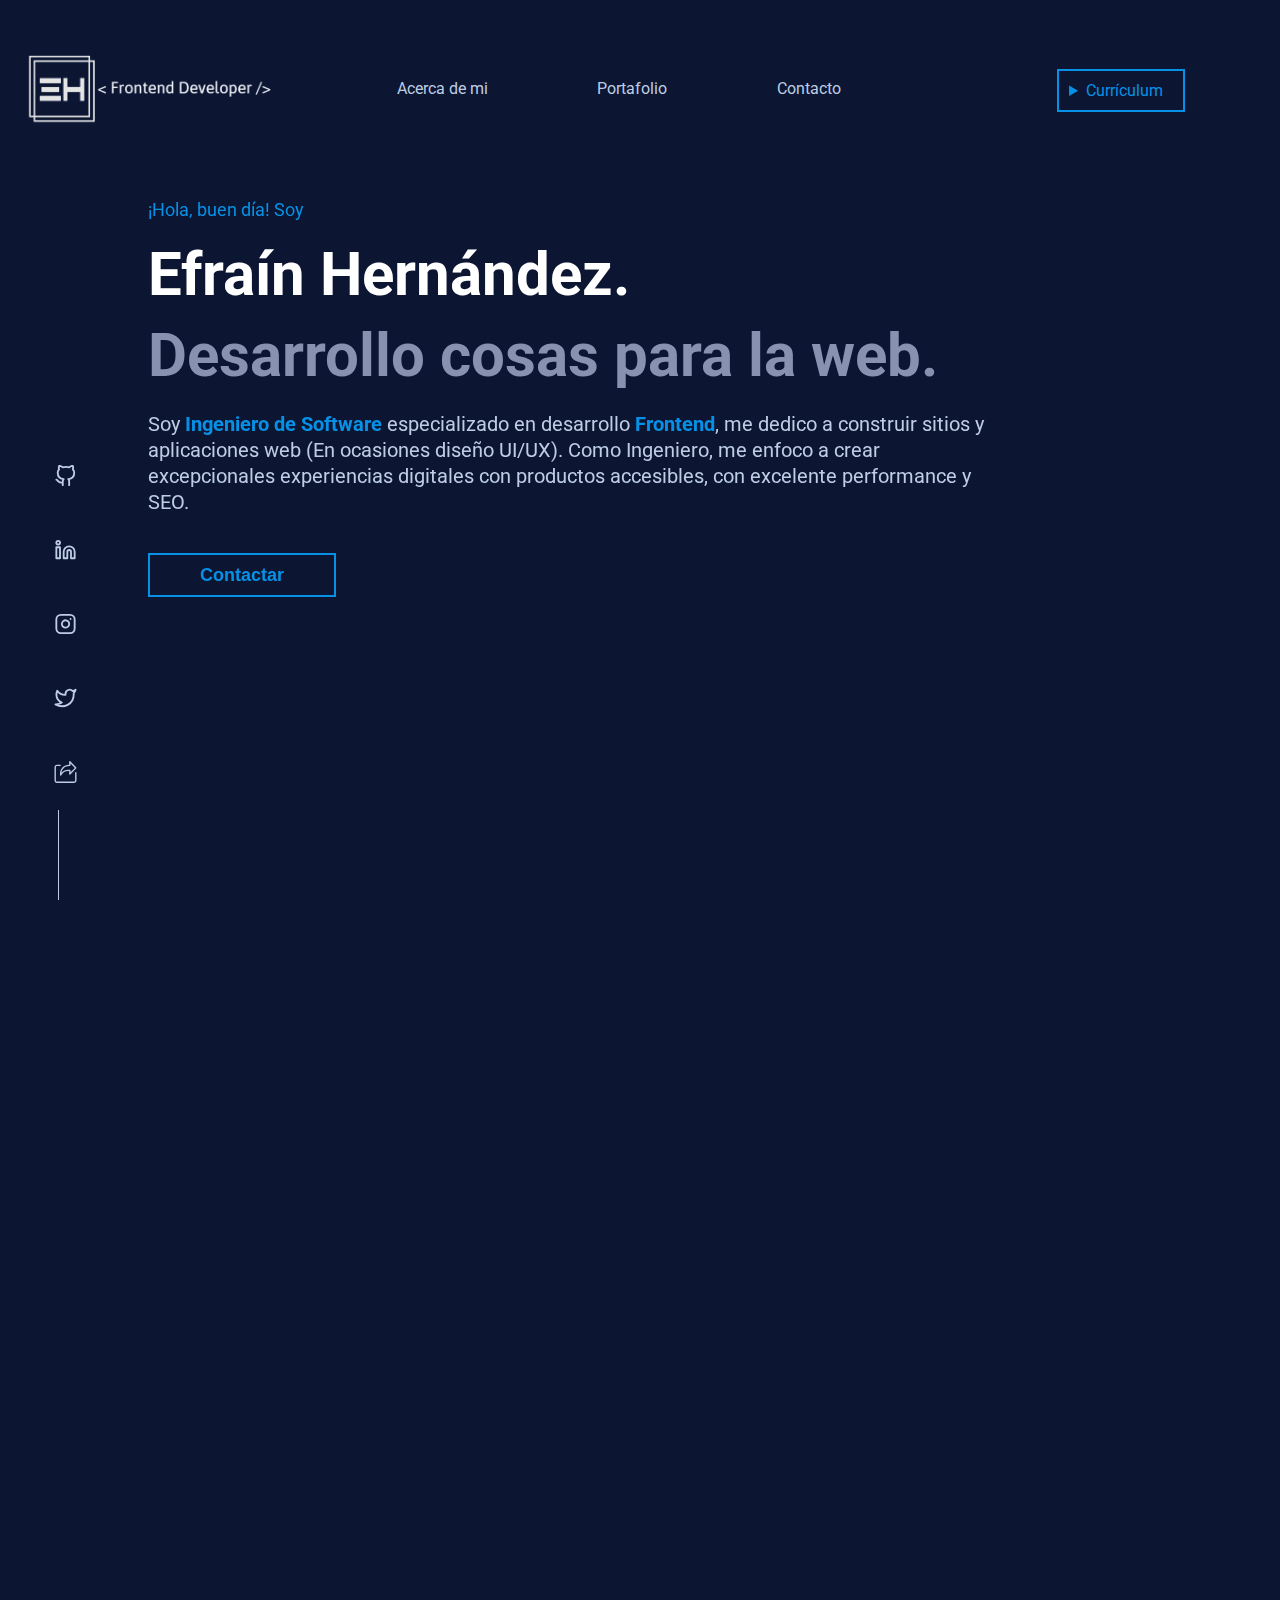
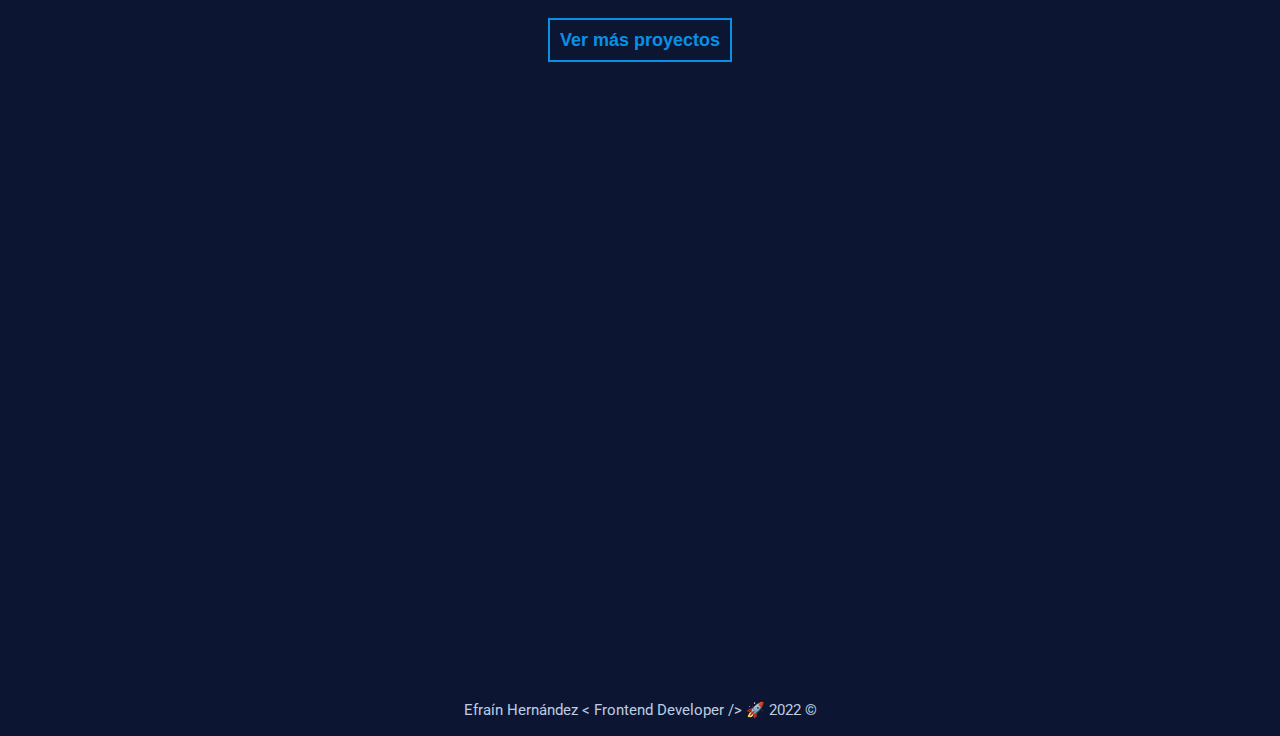
==== index.html @ 20f38792 "hover color for icons fixed" ====
<!DOCTYPE html>
<html lang="es">
<head>
    <meta charset="UTF-8">
    <meta http-equiv="X-UA-Compatible" content="IE=edge">
    <meta name="viewport" content="width=device-width, initial-scale=1.0">
    <meta name="description" content="Ingeniero de Software, Frontend Developer experto en React JS y tecnologías web. Enfocado a brindar una excelente experiencia de usuario, Efraín Hernández brinda soluciones del lado del cliente con la finalidad de llegar a un excelente resultado final.">
    <link rel="apple-touch-icon" sizes="57x57" href="./assets/favicon/apple-icon-57x57.png"> 
    <link rel="apple-touch-icon" sizes="60x60" href="./assets/favicon/apple-icon-60x60.png">
    <link rel="apple-touch-icon" sizes="72x72" href="./assets/favicon/apple-icon-72x72.png">
    <link rel="apple-touch-icon" sizes="76x76" href="./assets/favicon/apple-icon-76x76.png">
    <link rel="apple-touch-icon" sizes="114x114" href="./assets/favicon/apple-icon-114x114.png">
    <link rel="apple-touch-icon" sizes="120x120" href="./assets/favicon/apple-icon-120x120.png">
    <link rel="apple-touch-icon" sizes="144x144" href="./assets/favicon/apple-icon-144x144.png">
    <link rel="apple-touch-icon" sizes="152x152" href="./assets/favicon/apple-icon-152x152.png">
    <link rel="apple-touch-icon" sizes="180x180" href="./assets/favicon/apple-icon-180x180.png">
    <link rel="icon" type="image/png" sizes="192x192"  href="./assets/favicon/android-icon-192x192.png">
    <link rel="icon" type="image/png" sizes="32x32" href="./assets/favicon/favicon-32x32.png">
    <link rel="icon" type="image/png" sizes="96x96" href="./assets/favicon/favicon-96x96.png">
    <link rel="icon" type="image/png" sizes="16x16" href="./assets/favicon/favicon-16x16.png">
    <link rel="manifest" href="./assets/favicon/manifest.json">
    <meta name="msapplication-TileColor" content="#ffffff">
    <meta name="msapplication-TileImage" content="./assets/favicon/ms-icon-144x144.png">
    <meta name="theme-color" content="#ffffff">
    <meta property="og:title" content="Efraín Hernández, Frontend Developer" />
    <meta property="og:url" content="https://efrainhgmx.com/" />
    <meta property="og:image" content="https://efrainhgmx.com/assets/img/og-image.png"/>
    <meta property="og:description" content="Ingeniero de Software apasionado de las tecnologías web Frontend. Desarrollador en React y React Native.">
    <title>Efraín Hernández, Frontend Develeoper</title>
    <link rel="preconnect" href="https://fonts.gstatic.com">
    <link href="https://fonts.googleapis.com/css2?family=Roboto:wght@400;700&display=swap" rel="stylesheet">
    <link rel="stylesheet" type="text/css" href="./css/styles.css">
    <link rel="stylesheet" href="./css/desktop.css" media="(min-width: 1024px)">
    <link rel="stylesheet" href="https://unpkg.com/aos@next/dist/aos.css" />
    <link rel="stylesheet" type="text/css" href="./css/scrollbar.css">
</head>
<body>
    <header>
        <div class="u-wrapper">
            <div class="header-content">
                <figure class="header-logo">
                    <a href="https://efrainhgmx.com/" rel="noopener noreferrer">
                        <picture>
                            <source srcset="./assets/img/Frontend-LargeIcon.png" type="image/png" media="(min-width: 1024px)">
                            <img src="./assets/img/Frontend-small-icon.png" min-width="42" min-height="42" alt="Efraín Hernández, Frontend Developer" title="Efraín Hernández, Frontend Developer">
                        </picture>
                    </a>
                </figure>

                <nav role="navigation" class="sub-menu">
                    <ul>
                        <li><a class="menu-item" href="#about-me" rel="noopener no referrer" >Acerca de mi</a></li>
                        <li><a class="menu-item" href="#projects" rel="noopener no referrer" >Portafolio</a></li>
                        <li><a class="menu-item" href="#contact" rel="noopener no referrer" >Contacto</a></li>
                        <!-- <li><a class="menu-item" href="#" rel="noopener no referrer" target="_blank" >Blog</a></li> -->
                        <li>
                            <a href="https://efrainhgmx.com/resume/FrontendDevESP-2021.pdf" rel="noopener noreferrer" class="button" target="_blank" id="resume-button" >Currículum</a></li>
                    </ul>
                </nav>

                <div class="menu" id="menu" style="position: relative;">
                    <input type="checkbox" aria-label="menu">
                    <span id="first-span"></span>
                    <span id="second-span"></span>
                    <span id="third-span"></span>
                    <ul></ul>
                </div>
                <details id="resume-menu">
                    <summary>Currículum</summary>
                    <a href="https://efrainhgmx.com/resume/Frontend-Dev-EfrainHernandez-ES.pdf" rel="noopener noreferrer" target="_blank">Español</a>
                    <a href="https://efrainhgmx.com/resume/Frontend-Dev-EfrainHernandez-ENG.pdf" rel="noopener noreferrer" target="_blank">Inglés</a>
                </details>
            </div>
        </div>
    </header>
    <main>
        <div class="u-wrapper">
            <div data-aos="fade-up" class="main-content">
                <div class="hero-content">
                    <p id="wave"></p>
                    <h1>Efraín Hernández.</h1>
                    <h2 class="heading">Desarrollo cosas para la web.</h2>
                    <p>Soy <strong>Ingeniero de Software</strong> especializado en desarrollo <strong>Frontend</strong>, me dedico a construir sitios y aplicaciones web (En ocasiones diseño UI/UX).
                        Como Ingeniero, me enfoco a crear excepcionales experiencias digitales con productos accesibles, con excelente performance y SEO.</p>
                </div>
                <a href="mailto:efrainhgmx@outool.com" rel="noopener noreferrer" class="button">Contactar</a>
            </div>

            <div class="wrapper">
                <section data-aos="fade-up" class="about-me" id="about-me">
                    <div class="about-me--content">
                        <h2 class="section-title">Acerca de mi</h2>
                        <p>Ingeniero de profesión y un apasionado de las tecnologías web.
                            Disfruto crear cosas que viven en la web, me gusta colaborar en propuestas de diseño y desarrollo Frontend, me dedico a realizar el código del diseño y darle interactividad.
                            
                            Me gusta cuidar mucho el performance, accesibilidad, SEO así como también cuidar a detalle el diseño Responsive para que pueda ser visualizado desde cualquier dispositivo sin ningún problema.
                            
                            Colaboro activamente en comunidades de desarrollo y comparto información sobre desarrollo y productividad para que todos seamos mejores profesionales.</p>
                        <p>Actualemnte soy desarrollador de tiempo completo en la Startup <strong><a href="https://ibookweplay.com/" target="_blank" rel="noopener noreferrer">iBookWePlay</a></strong>. Una Startp de Reino Unido enfocada en crear la mejor experiencia en reservación de espacios e instalaciones deportivas, creando retos e incentivando el deporte con recomendaciones inteligentes usando IA.</p>
                        <p class="stack-title">Algunas tecnologías con las que he trabajado recientemente:</p>
                        <div class="about-me--stack">
                            <ul class="stack-list">
                                <li>HTML</li>
                                <li>CSS</li>
                                <li>JavaScript (ECMAScript 6+)</li>
                            </ul>
                            <ul class="stack-list">
                                <li>GIT</li>
                                <li>React JS</li>
                                <li>WordPress</li>
                            </ul>
                            <ul class="stack-list">
                                <li>JQuery</li>
                                <li>Node.js</li>
                                <li>Sass</li>
                            </ul>
                            <ul class="stack-list">
                                <li>Adobe Suite</li>
                                <li>Figma</li>
                                <li>VIM</li>
                            </ul>
                        </div>
                    </div>
                    <figure class="profile-picture">
                        <img src="./assets/img/profile-photo.png" alt="Efraín Herández, Ingeniero de Software y Frontend Developer" title="Efraín Hernández, Ingeniero de Software y Frontend Developer" min-width="160" min-height="160" loading="lazy">
                    </figure>
                </section>

                <section class="projects-section" id="projects">
                    <h2 data-aos="fade-up" class="section-title">Portafolio</h2>
                    <div data-aos="fade-up" class="project-content">
                        <div class="project-description">
                        <h3>SECTOR</h3>
                        <p>Landing Page para Sector. Rediseño de una marca muy reconocida de longboards y skyboards</p>
                        <p>Observa distintos modelos de tablas y accesorios que mejor se ajusten a tu estilo</p>
                        <p>Proyecto soportado en resoluciones 4K, desarrollado en:</p>
                        <ul class="stack-list">
                            <li>Figma</li>
                            <li>HTML</li>
                            <li>CSS</li>
                            <li>JavaScript (ECMAScript 6+)</li>
                        </ul>
                        </div>
                        <div class="project-video--container">
                            <video autoplay muted loop playsinline id="first-video">
                                <source src="./assets/video/Sector.mp4" type="video/mp4">
                            </video>
                            <div class="project-source">
                                <a href="https://github.com/efrainhgmx/sector/" aria-label="Ir al código" rel="noopener noreferrer" target="_blank"><svg class="color-icon" xmlns="http://www.w3.org/2000/svg" role="img" viewBox="0 0 24 24" fill="none" stroke="currentColor" stroke-width="2" stroke-linecap="round" stroke-linejoin="round" class="feather feather-github"><path d="M9 19c-5 1.5-5-2.5-7-3m14 6v-3.87a3.37 3.37 0 0 0-.94-2.61c3.14-.35 6.44-1.54 6.44-7A5.44 5.44 0 0 0 20 4.77 5.07 5.07 0 0 0 19.91 1S18.73.65 16 2.48a13.38 13.38 0 0 0-7 0C6.27.65 5.09 1 5.09 1A5.07 5.07 0 0 0 5 4.77a5.44 5.44 0 0 0-1.5 3.78c0 5.42 3.3 6.61 6.44 7A3.37 3.37 0 0 0 9 18.13V22"></path></svg>
                                   <p>Ver código</p> 
                                </a>
                                <a href="https://efrainhgmx.com/sector/" aria-label="Ir al proyecto" rel="noopener noreferrer" target="_blank">
                                    <svg class="color-icon" xmlns="http://www.w3.org/2000/svg" role="img" viewBox="0 0 24 24" fill="none" stroke="currentColor" stroke-width="2" stroke-linecap="round" stroke-linejoin="round" class="feather feather-external-link"><path d="M18 13v6a2 2 0 0 1-2 2H5a2 2 0 0 1-2-2V8a2 2 0 0 1 2-2h6"></path><polyline points="15 3 21 3 21 9"></polyline><line x1="10" y1="14" x2="21" y2="3"></line></svg>
                                    <p>Ver proyecto</p>
                                </a>
                            </div>
                        </div>
                    </div>

                    <div data-aos="fade-up" class="project-content">
                        <div class="project-description">
                            <h3>FASTER</h3>
                            <p>Landing Page para Faster. Administra todas tus transacciones rápidas en un solo panel. Rastree envíos, maneje devoluciones y reordene artículos, todo con un solo click.</p>
                            <p>Es muy simple y sencillo con Faster</p>
                            <p>Proyecto desarrollado en:</p>
                            <ul class="stack-list">
                                <li>Figma</li>
                                <li>HTML</li>
                                <li>CSS</li>
                                <li>JavaScript (ECMAScript 6+)</li>
                            </ul>
                            </div>
                            <div class="project-video--container">
                                <video autoplay muted loop playsinline>
                                    <source src="./assets/video/Faster.mp4" type="video/mp4">
                                </video>
                                <div class="project-source">
                                    <a href="https://github.com/efrainhgmx/faster" aria-label="Ir al código" rel="noopener noreferrer" target="_blank"><svg xmlns="http://www.w3.org/2000/svg" role="img" viewBox="0 0 24 24" fill="none" stroke="currentColor" stroke-width="2" stroke-linecap="round" stroke-linejoin="round" class="feather feather-github"><path d="M9 19c-5 1.5-5-2.5-7-3m14 6v-3.87a3.37 3.37 0 0 0-.94-2.61c3.14-.35 6.44-1.54 6.44-7A5.44 5.44 0 0 0 20 4.77 5.07 5.07 0 0 0 19.91 1S18.73.65 16 2.48a13.38 13.38 0 0 0-7 0C6.27.65 5.09 1 5.09 1A5.07 5.07 0 0 0 5 4.77a5.44 5.44 0 0 0-1.5 3.78c0 5.42 3.3 6.61 6.44 7A3.37 3.37 0 0 0 9 18.13V22"></path></svg>
                                       <p>Ver código</p> 
                                    </a>
                                    <a href="https://efrainhgmx.com/faster/" aria-label="Ir al proyecto" rel="noopener noreferrer" target="_blank">
                                        <svg xmlns="http://www.w3.org/2000/svg" role="img" viewBox="0 0 24 24" fill="none" stroke="currentColor" stroke-width="2" stroke-linecap="round" stroke-linejoin="round" class="feather feather-external-link"><path d="M18 13v6a2 2 0 0 1-2 2H5a2 2 0 0 1-2-2V8a2 2 0 0 1 2-2h6"></path><polyline points="15 3 21 3 21 9"></polyline><line x1="10" y1="14" x2="21" y2="3"></line></svg>
                                        <p>Ver proyecto</p>
                                    </a>
                                </div>
                            </div>
                    </div>

                    <div data-aos="fade-up" class="project-content">
                        <div class="project-description">
                            <h3>Corona App</h3>
                            <p>Landing Page para Corona App. Acceda a más de 10,000 expertos, obtén información actualizada en todo momento.</p>
                            <p>Realiza consultas en linea sin salir de casa.</p>
                            <p>Proyecto desarrollado en:</p>
                            <ul class="stack-list">
                                <li>Figma</li>
                                <li>HTML</li>
                                <li>CSS</li>
                                <li>JavaScript (ECMAScript 6+)</li>
                            </ul>
                        </div>
                        <div class="project-video--container">
                            <video autoplay muted loop playsinline>
                                <source src="./assets/video/CoronaApp-PC.mp4" type="video/mp4">
                            </video>
                            <div class="project-source">
                                <a href="https://github.com/efrainhgmx/corona-app" aria-label="Ir al código" rel="noopener noreferrer" target="_blank"><svg class="color-icon" xmlns="http://www.w3.org/2000/svg" role="img" viewBox="0 0 24 24" fill="none" stroke="currentColor" stroke-width="2" stroke-linecap="round" stroke-linejoin="round" class="feather feather-github"><path d="M9 19c-5 1.5-5-2.5-7-3m14 6v-3.87a3.37 3.37 0 0 0-.94-2.61c3.14-.35 6.44-1.54 6.44-7A5.44 5.44 0 0 0 20 4.77 5.07 5.07 0 0 0 19.91 1S18.73.65 16 2.48a13.38 13.38 0 0 0-7 0C6.27.65 5.09 1 5.09 1A5.07 5.07 0 0 0 5 4.77a5.44 5.44 0 0 0-1.5 3.78c0 5.42 3.3 6.61 6.44 7A3.37 3.37 0 0 0 9 18.13V22"></path></svg>
                                    <p>Ver código</p>
                                </a>
                                <a href="https://efrainhgmx.com/corona-app/" aria-label="Ir al proyecto" rel="noopener noreferrer">
                                    <svg class="color-icon" xmlns="http://www.w3.org/2000/svg" role="img" viewBox="0 0 24 24" fill="none" stroke="currentColor" stroke-width="2" stroke-linecap="round" stroke-linejoin="round" class="feather feather-external-link"><path d="M18 13v6a2 2 0 0 1-2 2H5a2 2 0 0 1-2-2V8a2 2 0 0 1 2-2h6"></path><polyline points="15 3 21 3 21 9"></polyline><line x1="10" y1="14" x2="21" y2="3"></line></svg>
                                    <p>Ver proyecto</p>
                                </a>
                            </div>
                        </div>
                    </div>
                    <div class="button-container">
                        <a href="https://efrainhgmx.com/proyectos.html" rel="noopener noreferrer" class="button projects-button">Ver más proyectos</a>
                    </div>
                </section>

                <section data-aos="fade-up" class="contact-section" id="contact">
                    <h2 class="contact-title">Contacto</h2>
                    <p><strong>Me encantaría colaborar en más proyectos y trabajar contigo.</strong></p>
                    <p>Actualmente no estoy buscando nuevas oportunidades, pero mi bandeja de entrada siempre está abierta. Ya sea que tengas una pregunta o simplemente quieras saludar, ¡haré todo lo posible para responderte!</p>
                    <div class="button-container">
                        <a href="mailto:efrainhgmx@outlook.com" rel="noopener noreferrer" class="button">Contactar</a>
                    </div>

                </section>
            </div>
        </div>
    </main>
    <footer>
        <div class="social-media">
            <a class="github-icon" href="https://github.com/efrainhgmx" aria-label="GitHub" rel="noopener noreferrer" target="_blank">
                <svg xmlns="http://www.w3.org/2000/svg" role="img" viewBox="0 0 24 24" fill="none" stroke="currentColor" stroke-width="2" stroke-linecap="round" stroke-linejoin="round" class="feather feather-github"><path d="M9 19c-5 1.5-5-2.5-7-3m14 6v-3.87a3.37 3.37 0 0 0-.94-2.61c3.14-.35 6.44-1.54 6.44-7A5.44 5.44 0 0 0 20 4.77 5.07 5.07 0 0 0 19.91 1S18.73.65 16 2.48a13.38 13.38 0 0 0-7 0C6.27.65 5.09 1 5.09 1A5.07 5.07 0 0 0 5 4.77a5.44 5.44 0 0 0-1.5 3.78c0 5.42 3.3 6.61 6.44 7A3.37 3.37 0 0 0 9 18.13V22"></path></svg>
            </a>
            <a class="linkedin-icon" href="https://linkedin.com/in/efrainhgmx"aria-label="LinkedIn" rel="noopener noreferrer" target="_blank">
                <svg xmlns="http://www.w3.org/2000/svg" role="img" viewBox="0 0 24 24" fill="none" stroke="currentColor" stroke-width="2" stroke-linecap="round" stroke-linejoin="round" class="feather feather-linkedin"><path d="M16 8a6 6 0 0 1 6 6v7h-4v-7a2 2 0 0 0-2-2 2 2 0 0 0-2 2v7h-4v-7a6 6 0 0 1 6-6z"></path><rect x="2" y="9" width="4" height="12"></rect><circle cx="4" cy="4" r="2"></circle></svg>
            </a>
            <a class="instagram-icon" href="https://www.instagram.com/efrainhgmx/" aria-label="Instagram" rel="noopener noreferrer" target="_blank">
                <svg xmlns="http://www.w3.org/2000/svg" role="img" viewBox="0 0 24 24" fill="none" stroke="currentColor" stroke-width="2" stroke-linecap="round" stroke-linejoin="round" class="feather feather-instagram"><rect x="2" y="2" width="20" height="20" rx="5" ry="5"></rect><path d="M16 11.37A4 4 0 1 1 12.63 8 4 4 0 0 1 16 11.37z"></path><line x1="17.5" y1="6.5" x2="17.51" y2="6.5"></line></svg>
            </a>
            <a class="twitter-icon" href="https://twitter.com/EfrainHGLive" aria-label="Twitter" rel="noopener noreferrer" target="_blank">
                <svg xmlns="http://www.w3.org/2000/svg" role="img" viewBox="0 0 24 24" fill="none" stroke="currentColor" stroke-width="2" stroke-linecap="round" stroke-linejoin="round" class="feather feather-twitter"><path d="M23 3a10.9 10.9 0 0 1-3.14 1.53 4.48 4.48 0 0 0-7.86 3v1A10.66 10.66 0 0 1 3 4s-4 9 5 13a11.64 11.64 0 0 1-7 2c9 5 20 0 20-11.5a4.5 4.5 0 0 0-.08-.83A7.72 7.72 0 0 0 23 3z"></path></svg>
            </a>
            <a href="#" id="share" aria-label="Compartir este sitio" rel="noopener noreferrer">
                <svg height="512pt" viewBox="0 0 512 512.00508" width="512pt" xmlns="http://www.w3.org/2000/svg"><path d="m453.335938 512.003906h-394.667969c-32.363281 0-58.66406275-26.304687-58.66406275-58.664062v-309.335938c0-32.363281 26.30078175-58.664062 58.66406275-58.664062h74.667969c8.832031 0 16 7.167968 16 16 0 8.832031-7.167969 16-16 16h-74.667969c-14.699219 0-26.664063 11.964844-26.664063 26.664062v309.335938c0 14.695312 11.964844 26.664062 26.664063 26.664062h394.667969c14.699218 0 26.667968-11.96875 26.667968-26.664062v-181.335938c0-8.832031 7.167969-16 16-16 8.832032 0 16 7.167969 16 16v181.335938c0 32.359375-26.304687 58.664062-58.667968 58.664062zm0 0"/><path d="m143.980469 341.0625c-1.171875 0-2.347657-.128906-3.519531-.429688-7.230469-1.683593-12.457032-7.871093-12.457032-15.292968v-32c0-114.6875 93.3125-208 208-208h5.332032v-69.335938c0-6.527344 3.96875-12.394531 10.027343-14.847656 6.035157-2.429688 12.96875-.960938 17.492188 3.753906l138.667969 144c5.972656 6.1875 5.972656 16 0 22.1875l-138.667969 144c-4.523438 4.714844-11.5 6.167969-17.492188 3.753906-6.058593-2.453124-10.027343-8.320312-10.027343-14.847656v-69.332031h-25.34375c-67.113282 0-127.425782 37.289063-157.417969 97.300781-2.753907 5.546875-8.535157 9.089844-14.59375 9.089844zm192.023437-223.722656c-89.601562 0-163.796875 67.304687-174.65625 154.023437 38.78125-43.261719 94.398438-68.691406 154.644532-68.691406h41.34375c8.832031 0 16 7.167969 16 16v45.652344l100.457031-104.320313-100.457031-104.320312v45.65625c0 8.832031-7.167969 16-16 16zm0 0"/></svg>
            </a>
        </div>
        <p>Efraín Hernández &lt; Frontend Developer /&gt; 🚀 2022 &COPY; </p>
    </footer>
    <script src="./src/menu.js" type="text/javascript"></script>
    <script src="./src/WaveAndShare.js" type="text/javascript"></script>
    <script src="https://unpkg.com/aos@next/dist/aos.js"></script>
    <script>
      AOS.init();
      AOS.init({
          duration: 1000
      });
    </script>
</body>
</html>
---- css/styles.css ----
html {
    font-size: 62.5%;
    scroll-behavior: smooth;
}

:root {
    --bg-color: #0C1633;
    --font-color: #BECDE3;
    --blue: #0791E6;
}

body {
    margin: 0;
    background-color: var(--bg-color);
    font-family: 'Roboto', sans-serif;
}

#wave {
    font-size: 1.5rem;
    color: var(--blue);
}

.no-scrooll {
    overflow: hidden;
}


h1 {
    color: white;
}
h1,
h2.heading {
    font-size: 3.6rem;
    margin-block: 10px;
}

h2.heading {
    color: #8892B0;
}

h2,
h3 {
    color: white;
}

h2 {
    font-size: 2.2rem;
}

h3 {
    font-size: 2rem;
}

p {
    line-height: 1.3;
    font-size: 1.4rem;
    color: var(--font-color);
}

figure {
    margin: 0;
}

img {
    width: 100%;
}

strong {
    color: var(--blue);
}

strong a {
    text-decoration: none;
}

#share svg {
    fill: currentColor;
}

svg,
#share svg {
    color: var(--font-color);
}

svg:hover,
svg:focus,
#share svg:hover,
#share svg:focus {
    cursor: pointer;
    color: var(--blue);
}

.button {
    color: var(--blue);
    text-decoration: none;
    font-family: 'Robot', sans-serif;
    font-weight: bold;
    font-size: 1.4rem;
    border: 2px solid var(--blue);
    padding: 10px 50px;
}

.button:hover,
.button:focus {
    background-color: rgba(44, 148, 216, .3);
    transition: .6s;
}

.wrapper,
.u-wrapper {
    max-width: 1650px;
    margin: 0 auto;
    padding: 0 25px;
}

section {
    margin-bottom: 70px;
}

/* Header Content */
.header-content {
    min-height: 20vh;
    display: flex;
    justify-content: space-between;
    align-items: center;
}

.header-logo {
    width: 42px;
}

/* .menu {
    width: 28px;
} */

li a {
    font-size: 1.6rem;
    text-decoration: none;
    color: var(--font-color);
}

li a.menu-item:hover,
li a.menu-item:focus {
    color: white;
}

#resume-button {
    padding: 8px;
    font-size: 1.6rem;
}

.sub-menu ul {
    list-style: none;
}

.sub-menu li::before {
    content: " ";
}

.sub-menu li {
    line-height: 1.3;
}

/* Main Content */
.main-content {
    margin-bottom: 75px;
}

.hero-content {
    margin-bottom: 50px;
}

/* About me Section */
.section-title::after {
    content: "";
    display: block;
    position: relative;
    top: -13px;
    right: -135px;
    height: 1px;
    width: 25vw;
    background-color: var(--blue);
}
.stack-title {
    color: white;
}

.about-me--stack {
    display: grid;
    grid-template-columns: 1fr 1fr;
    gap: 15px;
}

.stack-list {
    padding: 0;
    list-style: none;
    font-size: 1.2rem;
    color: white;
}

li::before {
    content: "▹";
    color: var(--blue);
    line-height: 2rem;
}

.profile-picture {
    width: 160px;
    margin: 20px auto;
}

/* Projects section */
.content-wrapper {
    margin-top: 120px;
}

.project-content {
    margin-bottom: 40px;
}

.project-video--container video {
    width: 100%;
    height: auto;
    aspect-ratio: 16/9;
}

.project-source {
    margin-top: 10px;
    text-align: center;
    display: flex;
    justify-content: space-around;
}

.project-source a {
    text-decoration: none;
}

.project-source a:hover,
.project-source a:focus {
    color: var(--blue);
    text-decoration: underline;
}

.project-source p {
    margin: 0;
}

.project-source svg{
    width: 25px;
}

.button-container {
    text-align: center;
    margin-top: 40px;
}

.projects-button {
    padding: 10px;
}

/* Contact Section */
.contact-section {
    margin-top: 120px;
    text-align: center;
}

.contact-title {
    display: inline-block;
    border-bottom: 1px solid var(--blue);
    padding-bottom: 5px;
}

/* Footer section */
footer {
    margin-top: 120px;
    padding: 0 10px;
    text-align: center;
}

.social-media a {
    text-decoration: none;
}

.social-media svg {
    width: 18px;
    height: 22px;
    margin-inline: 15px;
}

footer p {
    font-size: 1.2rem;
}

/* Tablet Styles */

@media (min-width: 768px) {
    #wave {
        font-size: 1.8rem;
    }

    h1,
    h2.heading {
    font-size: 4rem;
    }

    h2 {
        font-size: 2.6rem;
    }
    
    h3 {
        font-size: 2.2rem;
    }

    p {
        font-size: 1.8rem;
    }

    .header-logo {
        width: 50px;
    }

    /* .menu {
        width: 35px;
    } */


    .button {
        font-size: 1.8rem;
    }

    .project-source {
        width: 50%;
        margin: 10px auto 0;
    }

    .profile-picture {
        width: 275px;
    }

    .stack-list,
    footer p {
        font-size: 1.5rem;
    }

    .social-media svg {
        width: 25px;
    }
}

@media (max-width: 1023px) {

    #resume-menu {
        display: none;
    }

    .menu {
        display: flex;
        flex-direction: column;
        z-index: 1;
        top: 8px;
    }

    .menu input {
        display: block;
        width: 40px;
        height: 40px;
        position: absolute;
        top: -7px;
        left: -5px;
        cursor: pointer;
        opacity: 0;
        z-index: 2;
    }

    .menu span {
        display: block;
        width: 33px;
        height: 4px;
        margin-bottom: 5px;
        position: relative;
        background: var(--blue);
        border-radius: 3px;
        z-index: 1;
        transform-origin: 4px 0px;
        transition: transform 0.5s  cubic-bezier(0.77, 0.2, 0.05, 1), background 0.5s cubic-bezier(0.77, 0.2, 0.05, 1), opacity 0.55s ease;
    }

    .menu span:first-child {
        transform-origin: 0% 0%;
    }

    .menu span:nth-last-child(2) {
        transform-origin: 0% 100%;
    }

    .menu span:nth-last-child(3) {
        align-self: center;
        width: 25px;
        background: #72b9e7;
    }

    .first-line {
        opacity: 1;
        transform: rotate(45deg) translate(-2px, -1px);
        background: var(--blue);
    }

    .second-line {
        opacity: 0;
        transform:  rotate(0deg) scale(0.2, 0.2);
        background: var(--blue);
    }

    .third-line {
        transform: rotate(-45deg) translate(0, -1px);
    }

    .sub-menu {
        position: fixed;
        width: 70vw;
        height: 100vh;
        z-index: 1;
        top: 0;
        right: -70vw;
        background-color: #03115f;
        transition: .6s;
    }

    .is-active {
        right: 0;
    }
    
    .sub-menu ul {
        display: flex;
        margin-top: 120px;
        height: 50vh;
        flex-direction: column;
        justify-content: space-between;
        align-items: center;
        padding: 0;
    }

   

    .close-menu {
        display: inline-block;
        width: 28px;
        height: 28px;
        margin: 10px 0 10px 40vw;
    }

    .close-menu svg {
        fill: currentColor;
        color: var(--blue);
    }

    .close-menu svg:hover {
        color: #7c9de8;
    }

    .close-menu:hover {
        cursor: pointer;
    }
}
---- css/desktop.css ----
.menu {
    display: none;
}

h1, h2.heading {
    font-size: 6rem;
}

h2 {
    font-size: 2.8rem;
}

p {
    font-size: 2rem;
}

/* Header Section */

.header-logo {
    width: 20%;
}

 .sub-menu {
    width: 50%;
}

.sub-menu ul {
    width: 90%;
    display: flex;
    flex-direction: row;
    justify-content: space-between;
}

#resume-button {
    display: none;
}

#resume-menu {
    padding: 10px 20px 10px 10px;
    font-size: 1.6rem;
    color: var(--blue);
    border: 2px solid var(--blue);
    margin-right: 70px;
}

#resume-menu summary:hover {
    cursor: pointer;
}

#resume-menu a {
    color: var(--font-color);
    text-decoration: none;
    display: block;
}

#resume-menu a:hover {
    color: white;
}

/* Main Content Section */
.wrapper {
    width: 70%;
}

.main-content {
    margin-bottom: 75px;
    width: 70%;
    height: 70vh;
    max-width: 1220px;
    padding-left: 10%;
}

/* About me Section */
.about-me  {
    display: flex;
}

.about-me--content {
    width: 70%;
}

.profile-picture {
    width: 400px;
    margin-left: 45px;
    margin-top: 75px;
}

.profile-picture img {
    border: 2px solid var(--blue);
    border-radius: 50%;
}

section {
    margin-bottom: 180px;
}

/* Project section */
.section-title:first-of-type::after {
    margin-left: 35px;
}

.project-content {
    display: flex;
    align-items: center;
}

.project-content:nth-last-of-type(2n + 2) {
    background-image: url(../assets/img/base-bg.svg);
    background-size: cover;
    background-repeat: no-repeat;
    background-position: center;
}

.project-source {
    width: 100%;
    justify-content: flex-end;
}

.project-source a {
    margin-inline: 20px;
}

.color-icon:hover {
    color: #0c1633;
}

.project-description {
    margin-right: 45px;
}

/* Footer Section */
.social-media {
    position: fixed;
    bottom: 0;
    left: 3vw;
    display: flex;
    width: 40px;
    flex-direction: column;
    justify-content: space-between;
}

.social-media a {
    margin-block: 25px;
}

.social-media svg:hover {
    transform: translateY(-3px);
    transition: .2s;
}

.social-media::after {
    content: " ";
    width: 1px;
    height: 90px;
    display: block;
    background-color: var(--font-color);
    margin: 0 auto;
}

#first-video {
    width: 360px;
}

@media (min-width: 1024px) {
    .close-menu {
        display: none;
    }
}

@media (min-width: 1550px) {
    li a,
    #resume-menu,
    .stack-list,
    footer p {
        font-size: 2.5rem;
    }

    #wave,
    .button {
        font-size: 3rem;
    }

    h1,
    h2.heading {
        font-size: 8rem;
    }

    h2 {
        font-size: 4rem;
    }

    p {
        font-size: 3.2rem;
    }

    .section-title::after {
        height: 2px;
    }

    .section-title:first-of-type::after {
        margin-left: 125px;
    }

    .profile-picture {
        width: 500px;
        margin-top: 140px;
    }

    .project-source svg {
        width: 45px;
    }

    .social-media::after {
        height: 370px;
    }

    .social-media svg {
        width: 45px;
        height: 50px;
    }
}
---- css/scrollbar.css ----
::-webkit-scrollbar {
    width: 10px;
}

::-webkit-scrollbar-track {
    border-radius: 6px;
}

::-webkit-scrollbar-thumb {
    background: #527891;
    border-radius: 6px;
}

::-webkit-scrollbar-thumb:hover {
    background: #909090;
}
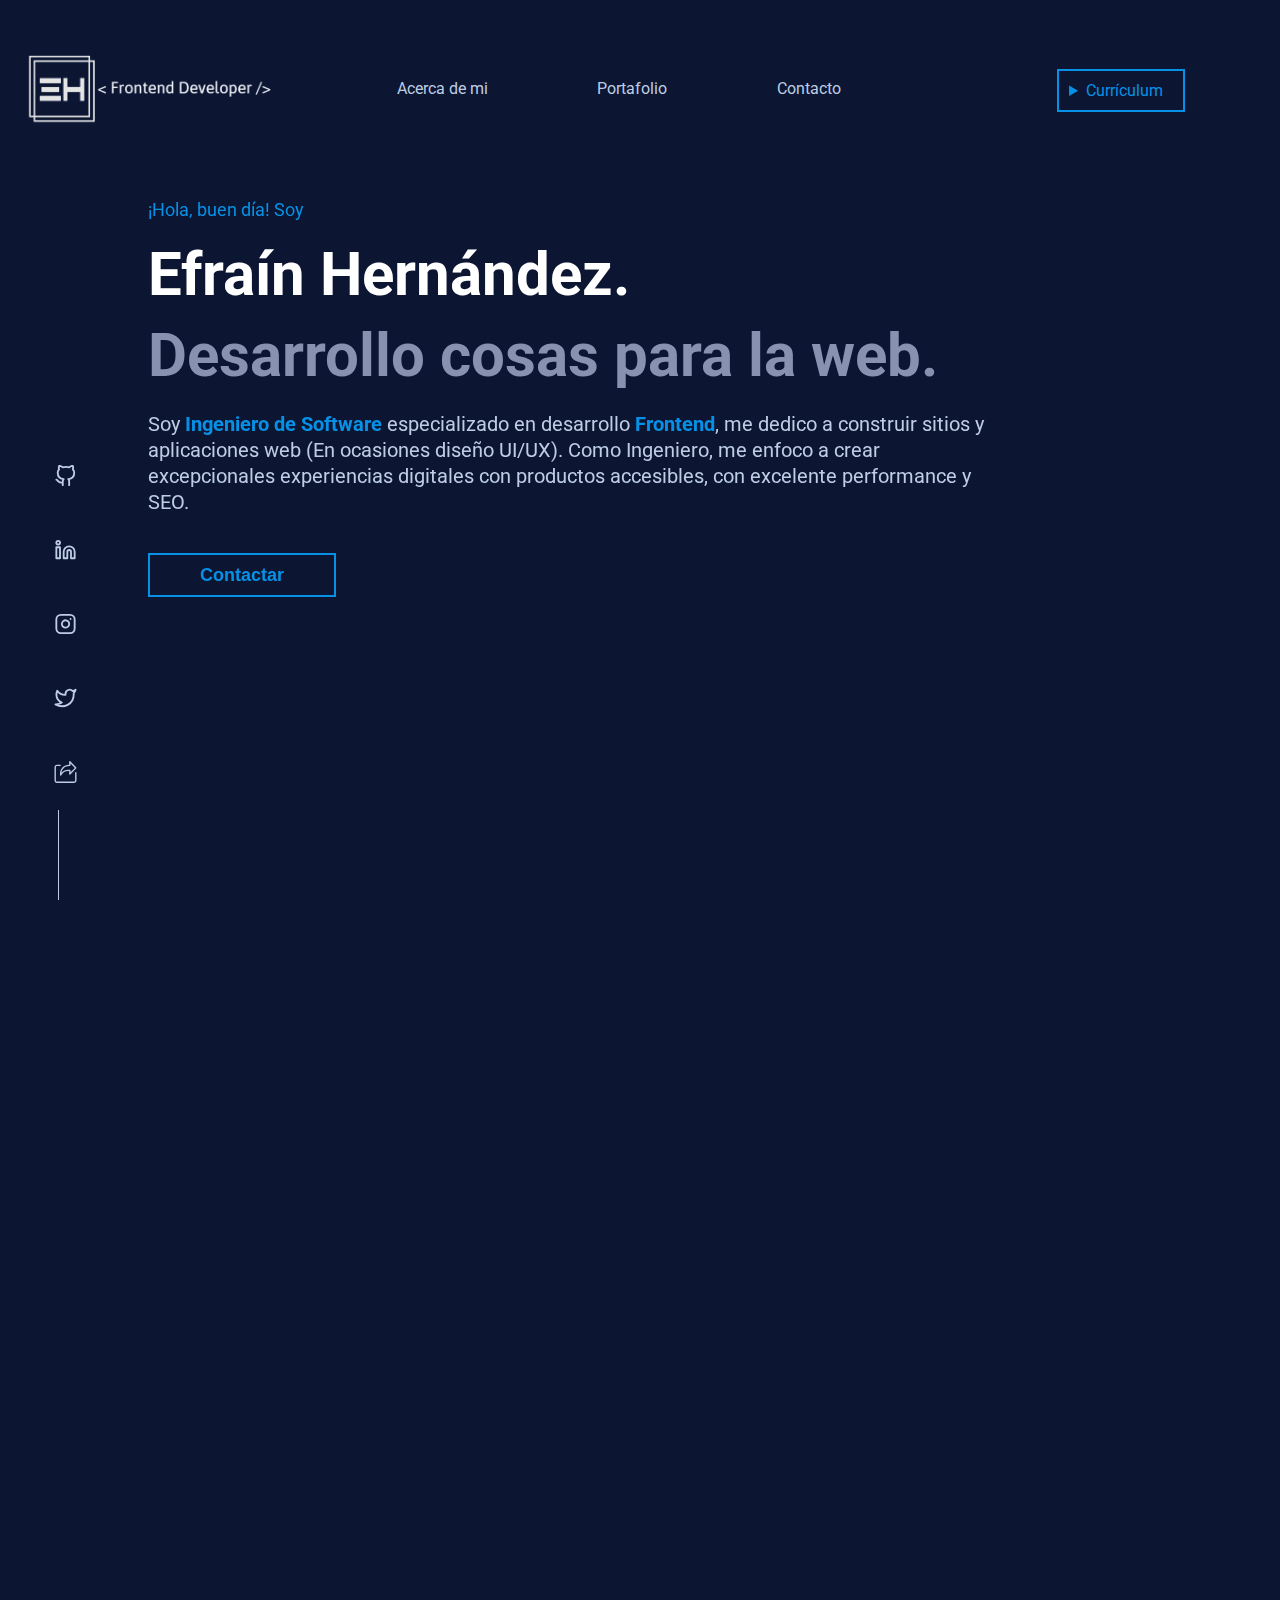
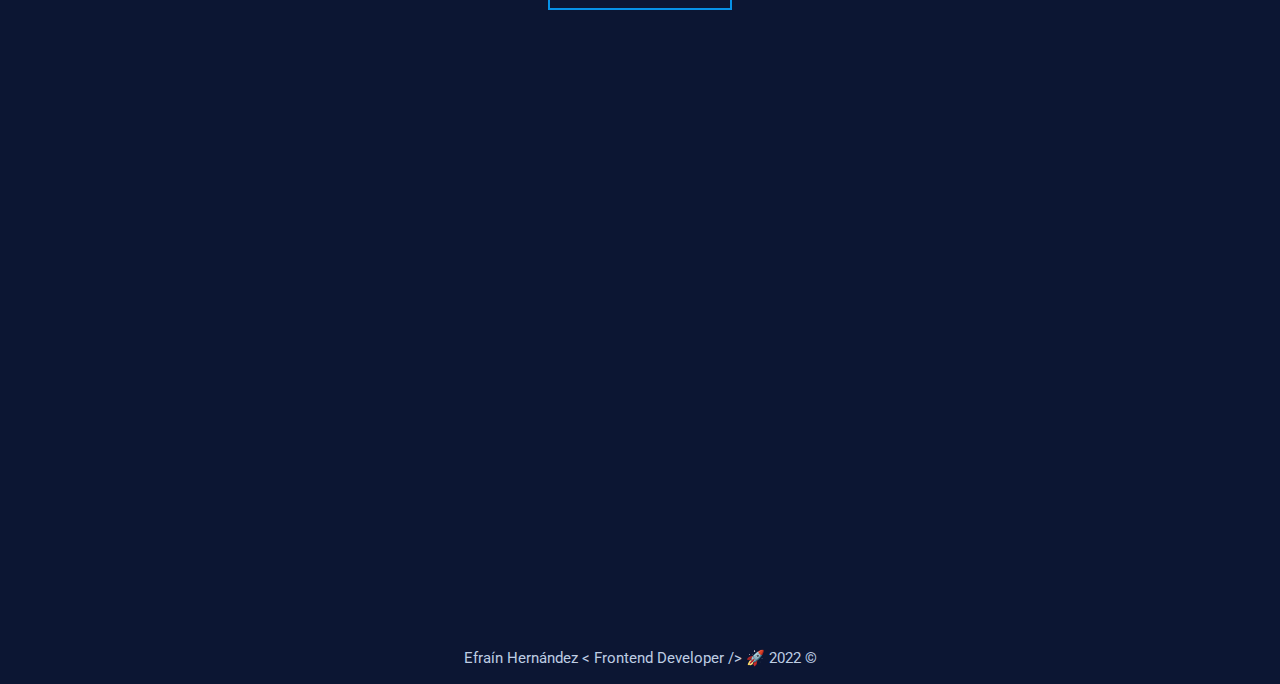
==== commit 808e2cad: "Update job description" ====
--- a/index.html
+++ b/index.html
@@ -22,6 +22,7 @@
     <meta name="msapplication-TileColor" content="#ffffff">
     <meta name="msapplication-TileImage" content="./assets/favicon/ms-icon-144x144.png">
     <meta name="theme-color" content="#ffffff">
+    <meta property="og:type" content="website" />
     <meta property="og:title" content="Efraín Hernández, Frontend Developer" />
     <meta property="og:url" content="https://efrainhgmx.com/" />
     <meta property="og:image" content="https://efrainhgmx.com/assets/img/og-image.png"/>
@@ -52,9 +53,8 @@
                         <li><a class="menu-item" href="#about-me" rel="noopener no referrer" >Acerca de mi</a></li>
                         <li><a class="menu-item" href="#projects" rel="noopener no referrer" >Portafolio</a></li>
                         <li><a class="menu-item" href="#contact" rel="noopener no referrer" >Contacto</a></li>
-                        <!-- <li><a class="menu-item" href="#" rel="noopener no referrer" target="_blank" >Blog</a></li> -->
                         <li>
-                            <a href="https://efrainhgmx.com/resume/FrontendDevESP-2021.pdf" rel="noopener noreferrer" class="button" target="_blank" id="resume-button" >Currículum</a></li>
+                            <a href="https://efrainhgmx.com/resume/Frontend-Dev-EfrainHernandez-ES.pdf" rel="noopener noreferrer" class="button" target="_blank" id="resume-button" >Currículum</a></li>
                     </ul>
                 </nav>
 
@@ -96,7 +96,7 @@
                             Me gusta cuidar mucho el performance, accesibilidad, SEO así como también cuidar a detalle el diseño Responsive para que pueda ser visualizado desde cualquier dispositivo sin ningún problema.
                             
                             Colaboro activamente en comunidades de desarrollo y comparto información sobre desarrollo y productividad para que todos seamos mejores profesionales.</p>
-                        <p>Actualemnte soy desarrollador de tiempo completo en la Startup <strong><a href="https://ibookweplay.com/" target="_blank" rel="noopener noreferrer">iBookWePlay</a></strong>. Una Startp de Reino Unido enfocada en crear la mejor experiencia en reservación de espacios e instalaciones deportivas, creando retos e incentivando el deporte con recomendaciones inteligentes usando IA.</p>
+                        <p>Actualemnte soy desarrollador de tiempo completo en la Startup <strong><a href="https://www.banregio.com/" target="_blank" rel="noopener noreferrer">Banregio</a></strong>. Un banco mexicano enfocado a brindar los mejores productos y el mejor servicio en banca en LATAM.</p>
                         <p class="stack-title">Algunas tecnologías con las que he trabajado recientemente:</p>
                         <div class="about-me--stack">
                             <ul class="stack-list">
--- a/css/styles.css
+++ b/css/styles.css
@@ -71,6 +71,11 @@
 
 strong a {
     text-decoration: none;
+    color: inherit;
+}
+
+strong a:hover {
+    text-decoration: underline;
 }
 
 #share svg {
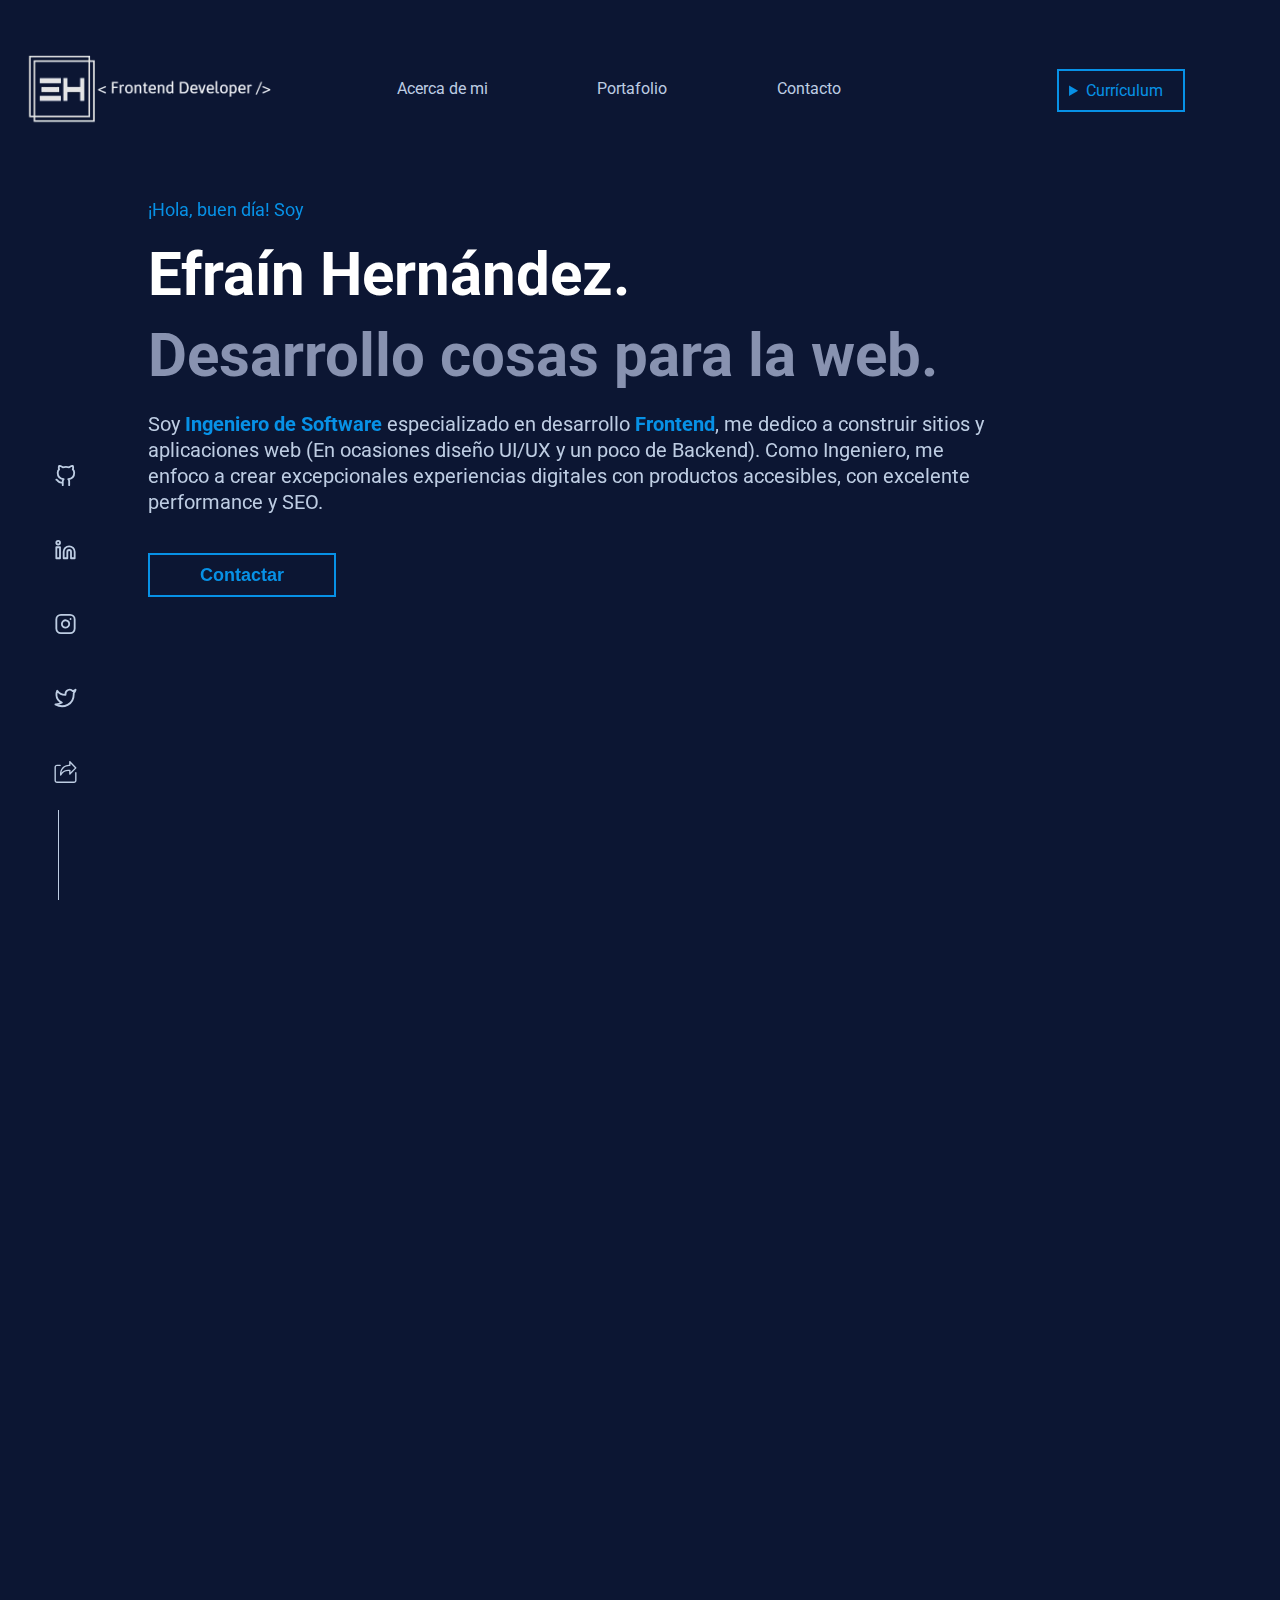
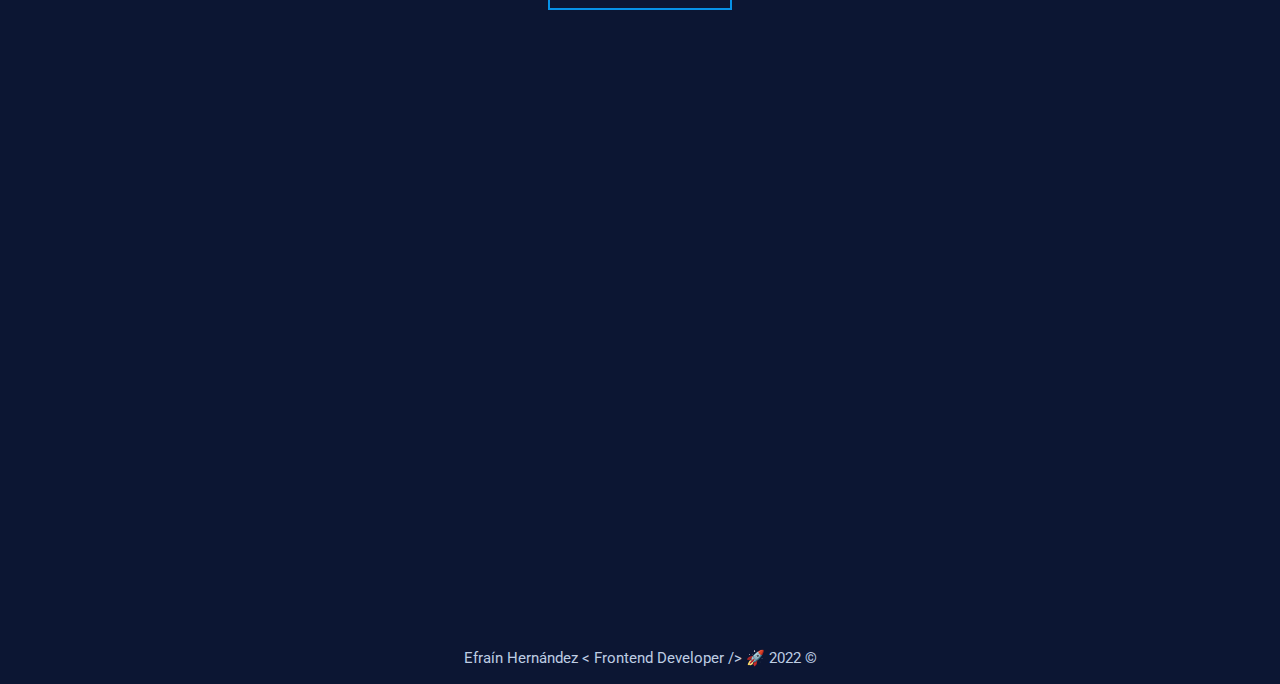
==== commit e1e52af6: "Add back in hero section" ====
--- a/index.html
+++ b/index.html
@@ -80,7 +80,7 @@
                     <p id="wave"></p>
                     <h1>Efraín Hernández.</h1>
                     <h2 class="heading">Desarrollo cosas para la web.</h2>
-                    <p>Soy <strong>Ingeniero de Software</strong> especializado en desarrollo <strong>Frontend</strong>, me dedico a construir sitios y aplicaciones web (En ocasiones diseño UI/UX).
+                    <p>Soy <strong>Ingeniero de Software</strong> especializado en desarrollo <strong>Frontend</strong>, me dedico a construir sitios y aplicaciones web (En ocasiones diseño UI/UX y un poco de Backend).
                         Como Ingeniero, me enfoco a crear excepcionales experiencias digitales con productos accesibles, con excelente performance y SEO.</p>
                 </div>
                 <a href="mailto:efrainhgmx@outool.com" rel="noopener noreferrer" class="button">Contactar</a>
@@ -96,7 +96,7 @@
                             Me gusta cuidar mucho el performance, accesibilidad, SEO así como también cuidar a detalle el diseño Responsive para que pueda ser visualizado desde cualquier dispositivo sin ningún problema.
                             
                             Colaboro activamente en comunidades de desarrollo y comparto información sobre desarrollo y productividad para que todos seamos mejores profesionales.</p>
-                        <p>Actualemnte soy desarrollador de tiempo completo en la Startup <strong><a href="https://www.banregio.com/" target="_blank" rel="noopener noreferrer">Banregio</a></strong>. Un banco mexicano enfocado a brindar los mejores productos y el mejor servicio en banca en LATAM.</p>
+                        <p>Actualemnte soy desarrollador de tiempo completo en <strong><a href="https://www.banregio.com/" target="_blank" rel="noopener noreferrer">Banregio</a></strong>. Un banco mexicano enfocado a brindar los mejores productos y el mejor servicio en banca en LATAM.</p>
                         <p class="stack-title">Algunas tecnologías con las que he trabajado recientemente:</p>
                         <div class="about-me--stack">
                             <ul class="stack-list">
